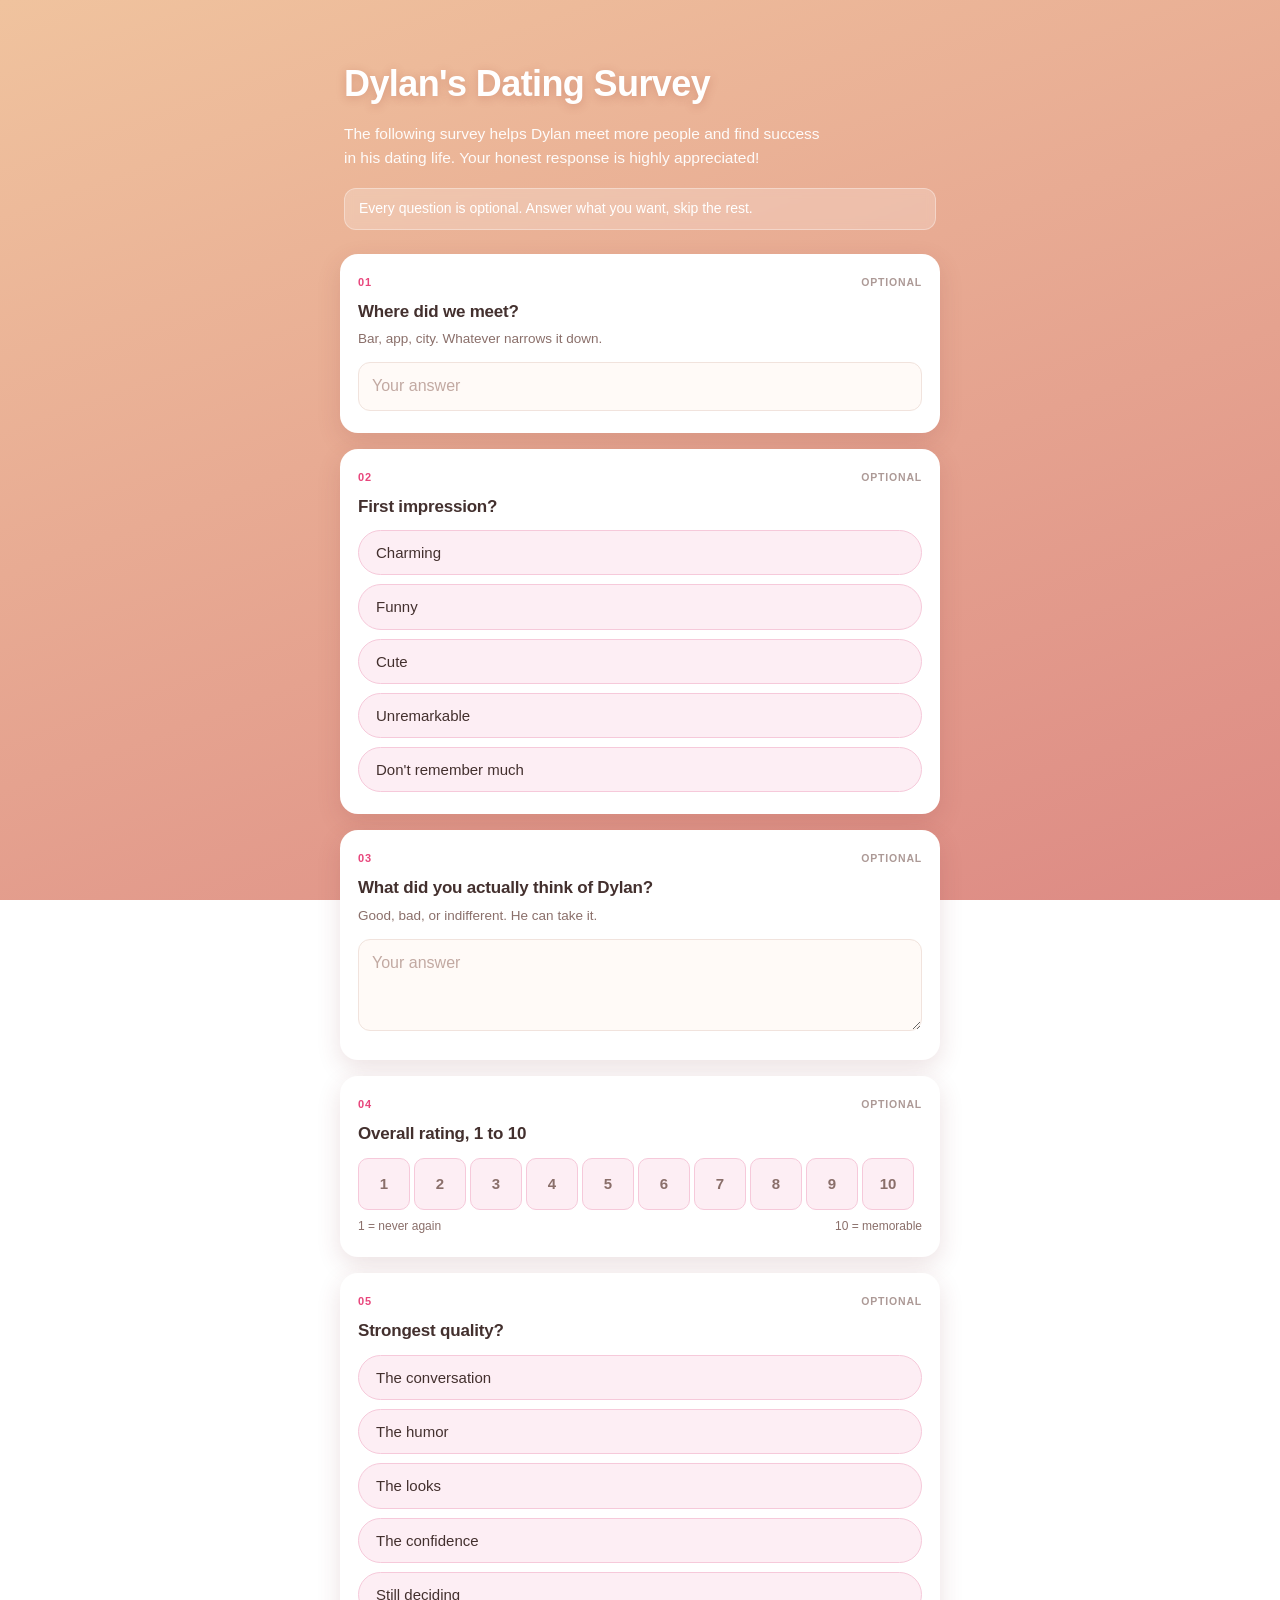
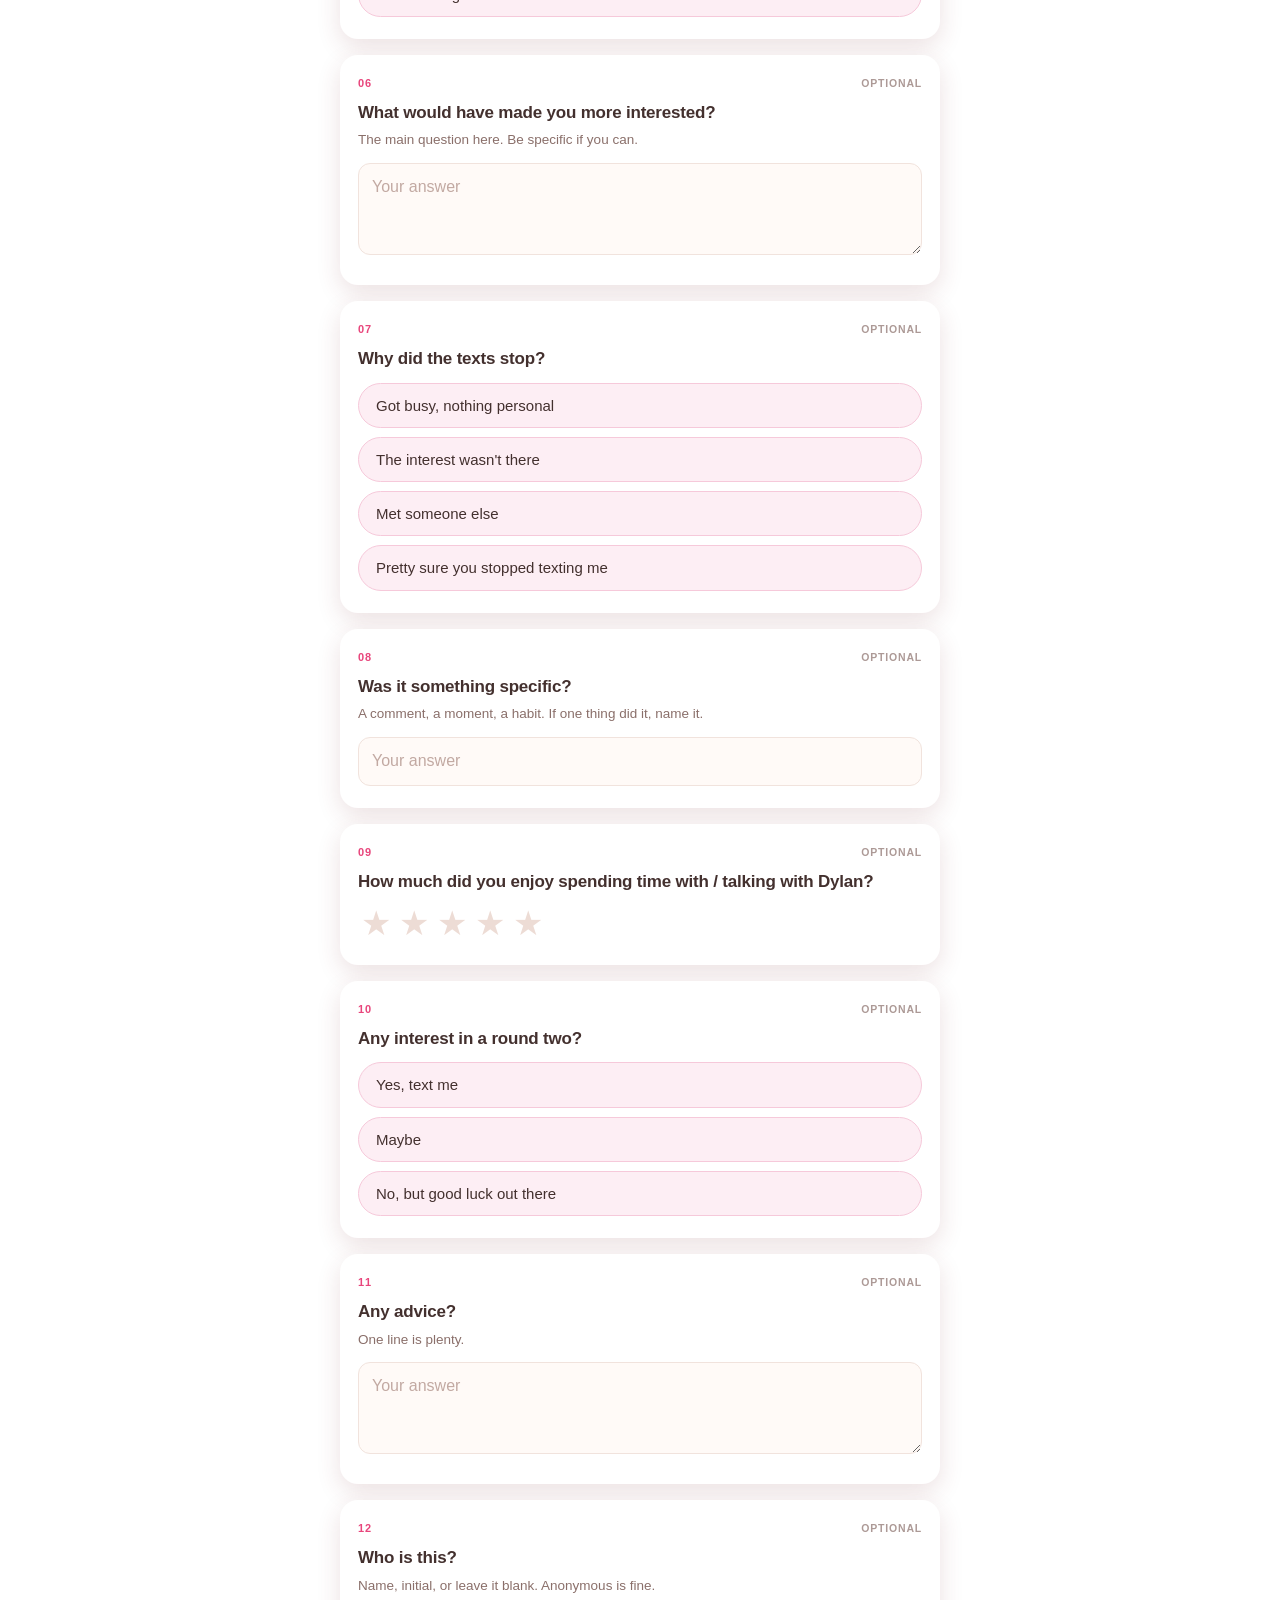
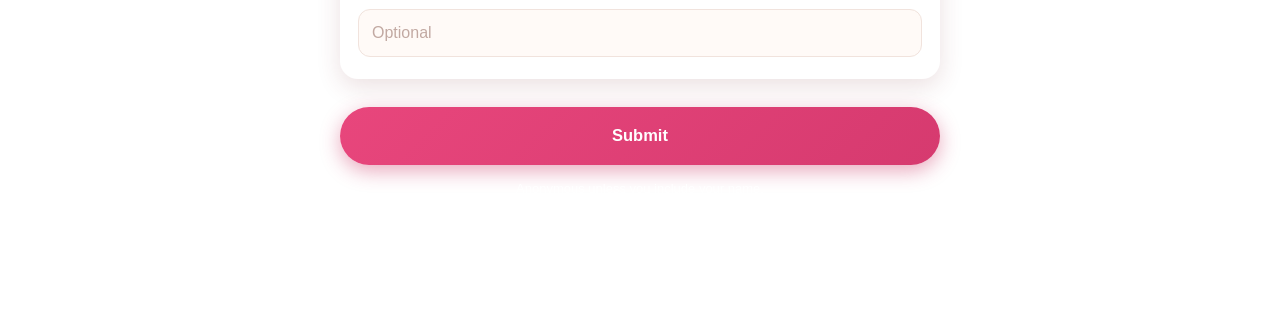
==== dating-survey/index.html @ fa6c4a15 "Add dating survey page at /dating-survey Serves at /dating-survey via an extensionless S3 copy (REST" ====
<!DOCTYPE html>
<html lang="en">
<head>
<meta charset="UTF-8">
<meta name="viewport" content="width=device-width, initial-scale=1.0, viewport-fit=cover">
<title>Dylan's Dating Survey</title>
<meta name="description" content="A short survey. Every question is optional.">
<style>
  :root {
    --ink: #43302e;
    --ink-soft: #8a6f6a;
    --pink: #e8467c;
    --pink-deep: #d63a6f;
    --pink-soft: #fdeef4;
    --pink-line: #f6c9da;
    --gold: #f5a623;
    --card: #ffffff;
    --line: #f1e3dd;
    --radius: 18px;
    --shadow: 0 8px 24px rgba(120, 40, 50, 0.14);
  }
  * { box-sizing: border-box; margin: 0; padding: 0; }
  html { -webkit-text-size-adjust: 100%; }
  body {
    font-family: -apple-system, BlinkMacSystemFont, "Segoe UI", Roboto, "Helvetica Neue", Arial, sans-serif;
    color: var(--ink);
    background: linear-gradient(160deg, #f0c39e 0%, #dd8a84 100%) fixed;
    min-height: 100vh;
    line-height: 1.55;
    padding: 20px 14px 60px;
  }
  .wrap { max-width: 600px; margin: 0 auto; }

  /* Header */
  header { padding: 36px 4px 8px; color: #fff; }
  h1 {
    font-size: clamp(26px, 6vw, 36px);
    font-weight: 800;
    letter-spacing: -0.6px;
    text-shadow: 0 2px 10px rgba(150, 50, 40, 0.25);
  }
  .tagline {
    color: rgba(255, 255, 255, 0.94);
    font-size: 15.5px;
    margin-top: 10px;
    max-width: 480px;
  }
  .optional-note {
    margin-top: 18px;
    background: rgba(255, 255, 255, 0.22);
    border: 1px solid rgba(255, 255, 255, 0.35);
    border-radius: 12px;
    padding: 9px 14px;
    font-size: 14px;
    color: #fff;
    backdrop-filter: blur(4px);
    -webkit-backdrop-filter: blur(4px);
  }

  /* Question cards */
  .q {
    background: var(--card);
    border-radius: var(--radius);
    padding: 20px 18px 22px;
    margin-top: 16px;
    box-shadow: var(--shadow);
  }
  .q-top { display: flex; align-items: baseline; margin-bottom: 2px; }
  .q-num {
    font-size: 11px;
    font-weight: 700;
    color: var(--pink);
    letter-spacing: 1px;
  }
  .opt-tag {
    margin-left: auto;
    font-size: 10.5px;
    font-weight: 600;
    color: var(--ink-soft);
    text-transform: uppercase;
    letter-spacing: 0.8px;
    opacity: 0.7;
  }
  .q h2 { font-size: 17px; font-weight: 700; margin: 8px 0 4px; letter-spacing: -0.2px; }
  .hint { font-size: 13.5px; color: var(--ink-soft); margin-bottom: 12px; }

  input[type="text"], textarea {
    width: 100%;
    font: inherit;
    font-size: 16px;
    color: var(--ink);
    background: #fffaf7;
    border: 1.5px solid var(--line);
    border-radius: 12px;
    padding: 11px 13px;
    outline: none;
    transition: border-color .15s, box-shadow .15s;
  }
  input[type="text"]::placeholder, textarea::placeholder { color: #c2a9a2; }
  input[type="text"]:focus, textarea:focus {
    border-color: var(--pink);
    box-shadow: 0 0 0 3px rgba(232, 70, 124, 0.12);
  }
  textarea { resize: vertical; min-height: 92px; }

  /* Choice chips */
  .choices { display: flex; flex-direction: column; gap: 9px; margin-top: 10px; }
  .choice { position: relative; }
  .choice input { position: absolute; opacity: 0; pointer-events: none; }
  .choice label {
    display: block;
    background: var(--pink-soft);
    border: 1.5px solid var(--pink-line);
    border-radius: 999px;
    padding: 10px 17px;
    font-size: 15px;
    font-weight: 500;
    color: var(--ink);
    cursor: pointer;
    transition: all .12s;
    -webkit-tap-highlight-color: transparent;
  }
  .choice label:active { transform: scale(0.98); }
  .choice input:checked + label {
    background: linear-gradient(135deg, var(--pink), var(--pink-deep));
    border-color: var(--pink-deep);
    color: #fff;
    box-shadow: 0 4px 12px rgba(232, 70, 124, 0.35);
  }
  .clear-choice {
    background: none; border: none; font: inherit;
    font-size: 12.5px; color: var(--ink-soft);
    margin-top: 10px; cursor: pointer; text-decoration: underline;
    padding: 2px; display: none;
  }
  .clear-choice.show { display: inline-block; }

  /* 1-10 scale */
  .scale { display: flex; gap: 4px; margin-top: 10px; }
  .scale button {
    flex: 1 1 0;
    min-width: 0;
    max-width: 52px;
    aspect-ratio: 1;
    font: inherit;
    font-size: 15px;
    font-weight: 700;
    color: var(--ink-soft);
    background: var(--pink-soft);
    border: 1.5px solid var(--pink-line);
    border-radius: 10px;
    cursor: pointer;
    transition: all .12s;
    -webkit-tap-highlight-color: transparent;
  }
  .scale button:active { transform: scale(0.92); }
  .scale button.sel {
    background: linear-gradient(135deg, var(--pink), var(--pink-deep));
    border-color: var(--pink-deep);
    color: #fff;
    box-shadow: 0 4px 12px rgba(232, 70, 124, 0.35);
  }
  .scale-caps {
    display: flex; justify-content: space-between;
    font-size: 12px; color: var(--ink-soft); margin-top: 7px;
  }

  /* Star rating */
  .stars { display: flex; gap: 2px; margin-top: 8px; }
  .stars button {
    background: none; border: none; cursor: pointer;
    font-size: 34px; line-height: 1; padding: 3px;
    color: #eddcd5;
    transition: color .12s, transform .12s;
    -webkit-tap-highlight-color: transparent;
  }
  .stars button.sel {
    color: var(--gold);
    text-shadow: 0 2px 8px rgba(245, 166, 35, 0.35);
  }
  .stars button:active { transform: scale(0.88); }

  /* Submit */
  .submit-area { margin-top: 28px; }
  .submit-btn {
    width: 100%;
    font: inherit;
    font-size: 16.5px;
    font-weight: 700;
    color: #fff;
    background: linear-gradient(135deg, var(--pink), var(--pink-deep));
    border: none;
    border-radius: 999px;
    padding: 16px 24px;
    cursor: pointer;
    box-shadow: 0 6px 20px rgba(200, 40, 90, 0.4);
    transition: opacity .15s, transform .12s;
    -webkit-tap-highlight-color: transparent;
  }
  .submit-btn:active { transform: scale(0.98); }
  .submit-btn:disabled { opacity: 0.6; cursor: default; }
  .submit-note { font-size: 13px; color: rgba(255, 255, 255, 0.92); margin-top: 14px; text-align: center; }
  .submit-error {
    display: none;
    margin-top: 12px;
    font-size: 13.5px;
    font-weight: 600;
    color: #fff;
    background: rgba(160, 30, 30, 0.45);
    border-radius: 10px;
    padding: 8px 12px;
    text-align: center;
  }
  .submit-error.show { display: block; }

  footer {
    text-align: center;
    font-size: 12px;
    color: rgba(255, 255, 255, 0.75);
    margin-top: 36px;
  }

  /* Thanks screen */
  #thanks { display: none; text-align: center; padding: 60px 0; }
  #thanks .card {
    background: var(--card);
    border-radius: var(--radius);
    box-shadow: var(--shadow);
    padding: 44px 26px;
  }
  #thanks .mark {
    display: inline-flex; align-items: center; justify-content: center;
    width: 58px; height: 58px; border-radius: 50%;
    background: linear-gradient(135deg, var(--pink), var(--pink-deep));
    color: #fff;
    font-size: 26px;
    box-shadow: 0 6px 18px rgba(232, 70, 124, 0.4);
  }
  #thanks h2 { font-size: 24px; margin: 18px 0 10px; letter-spacing: -0.3px; }
  #thanks p { color: var(--ink-soft); max-width: 400px; margin: 0 auto; }

  @media (max-width: 420px) {
    .q { padding: 17px 15px 19px; }
    .scale button { font-size: 13px; }
  }
</style>
</head>
<body>
<div class="wrap">

  <div id="survey">
    <header>
      <h1>Dylan's Dating Survey</h1>
      <p class="tagline">The following survey helps Dylan meet more people and find success in his dating life. Your honest response is highly appreciated!</p>
      <div class="optional-note">Every question is optional. Answer what you want, skip the rest.</div>
    </header>

    <form id="surveyForm" novalidate>

      <!-- Q1 -->
      <section class="q">
        <div class="q-top"><span class="q-num">01</span><span class="opt-tag">optional</span></div>
        <h2>Where did we meet?</h2>
        <p class="hint">Bar, app, city. Whatever narrows it down.</p>
        <input type="text" name="where_met" placeholder="Your answer" autocomplete="off">
      </section>

      <!-- Q2 -->
      <section class="q">
        <div class="q-top"><span class="q-num">02</span><span class="opt-tag">optional</span></div>
        <h2>First impression?</h2>
        <div class="choices" data-name="first_impression">
          <div class="choice"><input type="radio" id="fi1" name="first_impression" value="Charming"><label for="fi1">Charming</label></div>
          <div class="choice"><input type="radio" id="fi2" name="first_impression" value="Funny"><label for="fi2">Funny</label></div>
          <div class="choice"><input type="radio" id="fi3" name="first_impression" value="Cute"><label for="fi3">Cute</label></div>
          <div class="choice"><input type="radio" id="fi4" name="first_impression" value="Unremarkable"><label for="fi4">Unremarkable</label></div>
          <div class="choice"><input type="radio" id="fi5" name="first_impression" value="Don't remember much"><label for="fi5">Don't remember much</label></div>
        </div>
        <button type="button" class="clear-choice">clear answer</button>
      </section>

      <!-- Q3 -->
      <section class="q">
        <div class="q-top"><span class="q-num">03</span><span class="opt-tag">optional</span></div>
        <h2>What did you actually think of Dylan?</h2>
        <p class="hint">Good, bad, or indifferent. He can take it.</p>
        <textarea name="thoughts" placeholder="Your answer"></textarea>
      </section>

      <!-- Q4 -->
      <section class="q">
        <div class="q-top"><span class="q-num">04</span><span class="opt-tag">optional</span></div>
        <h2>Overall rating, 1 to 10</h2>
        <div class="scale" id="expScale" data-name="overall_rating"></div>
        <div class="scale-caps"><span>1 = never again</span><span>10 = memorable</span></div>
      </section>

      <!-- Q5 -->
      <section class="q">
        <div class="q-top"><span class="q-num">05</span><span class="opt-tag">optional</span></div>
        <h2>Strongest quality?</h2>
        <div class="choices" data-name="strongest_quality">
          <div class="choice"><input type="radio" id="sq1" name="strongest_quality" value="The conversation"><label for="sq1">The conversation</label></div>
          <div class="choice"><input type="radio" id="sq2" name="strongest_quality" value="The humor"><label for="sq2">The humor</label></div>
          <div class="choice"><input type="radio" id="sq3" name="strongest_quality" value="The looks"><label for="sq3">The looks</label></div>
          <div class="choice"><input type="radio" id="sq4" name="strongest_quality" value="The confidence"><label for="sq4">The confidence</label></div>
          <div class="choice"><input type="radio" id="sq5" name="strongest_quality" value="Still deciding"><label for="sq5">Still deciding</label></div>
        </div>
        <button type="button" class="clear-choice">clear answer</button>
      </section>

      <!-- Q6 -->
      <section class="q">
        <div class="q-top"><span class="q-num">06</span><span class="opt-tag">optional</span></div>
        <h2>What would have made you more interested?</h2>
        <p class="hint">The main question here. Be specific if you can.</p>
        <textarea name="do_better" placeholder="Your answer"></textarea>
      </section>

      <!-- Q7 -->
      <section class="q">
        <div class="q-top"><span class="q-num">07</span><span class="opt-tag">optional</span></div>
        <h2>Why did the texts stop?</h2>
        <div class="choices" data-name="ghost_reason">
          <div class="choice"><input type="radio" id="gr1" name="ghost_reason" value="Got busy, nothing personal"><label for="gr1">Got busy, nothing personal</label></div>
          <div class="choice"><input type="radio" id="gr2" name="ghost_reason" value="The interest wasn't there"><label for="gr2">The interest wasn't there</label></div>
          <div class="choice"><input type="radio" id="gr3" name="ghost_reason" value="Met someone else"><label for="gr3">Met someone else</label></div>
          <div class="choice"><input type="radio" id="gr5" name="ghost_reason" value="Pretty sure you stopped texting me"><label for="gr5">Pretty sure you stopped texting me</label></div>
        </div>
        <button type="button" class="clear-choice">clear answer</button>
      </section>

      <!-- Q8 -->
      <section class="q">
        <div class="q-top"><span class="q-num">08</span><span class="opt-tag">optional</span></div>
        <h2>Was it something specific?</h2>
        <p class="hint">A comment, a moment, a habit. If one thing did it, name it.</p>
        <input type="text" name="something_said" placeholder="Your answer" autocomplete="off">
      </section>

      <!-- Q9 -->
      <section class="q">
        <div class="q-top"><span class="q-num">09</span><span class="opt-tag">optional</span></div>
        <h2>How much did you enjoy spending time with / talking with Dylan?</h2>
        <div class="stars" id="textStars" data-name="texting_rating">
          <button type="button" data-v="1" aria-label="1 star">&#9733;</button>
          <button type="button" data-v="2" aria-label="2 stars">&#9733;</button>
          <button type="button" data-v="3" aria-label="3 stars">&#9733;</button>
          <button type="button" data-v="4" aria-label="4 stars">&#9733;</button>
          <button type="button" data-v="5" aria-label="5 stars">&#9733;</button>
        </div>
      </section>

      <!-- Q10 -->
      <section class="q">
        <div class="q-top"><span class="q-num">10</span><span class="opt-tag">optional</span></div>
        <h2>Any interest in a round two?</h2>
        <div class="choices" data-name="second_chance">
          <div class="choice"><input type="radio" id="sc1" name="second_chance" value="Yes, text me"><label for="sc1">Yes, text me</label></div>
          <div class="choice"><input type="radio" id="sc2" name="second_chance" value="Maybe"><label for="sc2">Maybe</label></div>
          <div class="choice"><input type="radio" id="sc3" name="second_chance" value="No, but good luck out there"><label for="sc3">No, but good luck out there</label></div>
        </div>
        <button type="button" class="clear-choice">clear answer</button>
      </section>

      <!-- Q11 -->
      <section class="q">
        <div class="q-top"><span class="q-num">11</span><span class="opt-tag">optional</span></div>
        <h2>Any advice?</h2>
        <p class="hint">One line is plenty.</p>
        <textarea name="advice" placeholder="Your answer"></textarea>
      </section>

      <!-- Q12 -->
      <section class="q">
        <div class="q-top"><span class="q-num">12</span><span class="opt-tag">optional</span></div>
        <h2>Who is this?</h2>
        <p class="hint">Name, initial, or leave it blank. Anonymous is fine.</p>
        <input type="text" name="who" placeholder="Optional" autocomplete="off">
      </section>

      <div class="submit-area">
        <button type="submit" class="submit-btn">Submit</button>
        <p class="submit-error" id="submitError">That didn't go through. Check your connection and try again.</p>
        <p class="submit-note">Anonymous unless you include your name.</p>
      </div>
    </form>

    <footer>Handcrafted by Dylan - All responses appreciated<br>dylanire.land</footer>
  </div>

  <div id="thanks">
    <div class="card">
      <span class="mark">&#10003;</span>
      <h2>Received</h2>
      <p>Thanks for taking the time. This was genuinely useful.</p>
    </div>
  </div>

</div>

<script>
  // Config: FormSubmit AJAX endpoint. Responses email to Dylan.
  // Swap this URL out to point submissions somewhere else.
  const ENDPOINT_URL = "https://formsubmit.co/ajax/dylan.ireland777@gmail.com";

  // Rating scale 1 to 10
  const expScale = document.getElementById("expScale");
  let overallRating = null;
  for (let i = 1; i <= 10; i++) {
    const b = document.createElement("button");
    b.type = "button";
    b.textContent = i;
    b.addEventListener("click", () => {
      if (overallRating === i) {          // tap again to un-select (it's optional)
        overallRating = null;
        b.classList.remove("sel");
        return;
      }
      overallRating = i;
      expScale.querySelectorAll("button").forEach(x => x.classList.remove("sel"));
      b.classList.add("sel");
    });
    expScale.appendChild(b);
  }

  // Star rating
  const stars = document.getElementById("textStars");
  let textingRating = null;
  stars.querySelectorAll("button").forEach(btn => {
    btn.addEventListener("click", () => {
      const v = Number(btn.dataset.v);
      textingRating = (textingRating === v) ? null : v;
      stars.querySelectorAll("button").forEach(x =>
        x.classList.toggle("sel", textingRating !== null && Number(x.dataset.v) <= textingRating));
    });
  });

  // "Clear answer" for radio groups (every question stays optional)
  document.querySelectorAll(".q").forEach(q => {
    const clearBtn = q.querySelector(".clear-choice");
    if (!clearBtn) return;
    const radios = q.querySelectorAll('input[type="radio"]');
    radios.forEach(r => r.addEventListener("change", () => clearBtn.classList.add("show")));
    clearBtn.addEventListener("click", () => {
      radios.forEach(r => r.checked = false);
      clearBtn.classList.remove("show");
    });
  });

  // Submit
  document.getElementById("surveyForm").addEventListener("submit", async (e) => {
    e.preventDefault();
    const fd = new FormData(e.target);

    // Flat payload: FormSubmit renders top-level keys as rows in the email.
    const payload = {
      _subject: "New Dylan Dating Survey response",
      _template: "table",
      _captcha: "false",
      submitted_at: new Date().toISOString(),
    };
    for (const [k, v] of fd.entries()) {
      if (v && String(v).trim()) payload[k] = String(v).trim();
    }
    if (overallRating !== null) payload.overall_rating = String(overallRating);
    if (textingRating !== null) payload.texting_rating = String(textingRating);

    const btn = e.target.querySelector(".submit-btn");
    const errEl = document.getElementById("submitError");
    errEl.classList.remove("show");
    btn.disabled = true;
    btn.textContent = "Sending";

    try {
      const res = await fetch(ENDPOINT_URL, {
        method: "POST",
        headers: { "Content-Type": "application/json", "Accept": "application/json" },
        body: JSON.stringify(payload),
      });
      if (!res.ok) throw new Error("HTTP " + res.status);
      document.getElementById("survey").style.display = "none";
      document.getElementById("thanks").style.display = "block";
      window.scrollTo({ top: 0, behavior: "instant" });
    } catch (err) {
      console.error("Submission failed:", err);
      errEl.classList.add("show");
      btn.disabled = false;
      btn.textContent = "Submit";
    }
  });
</script>
</body>
</html>
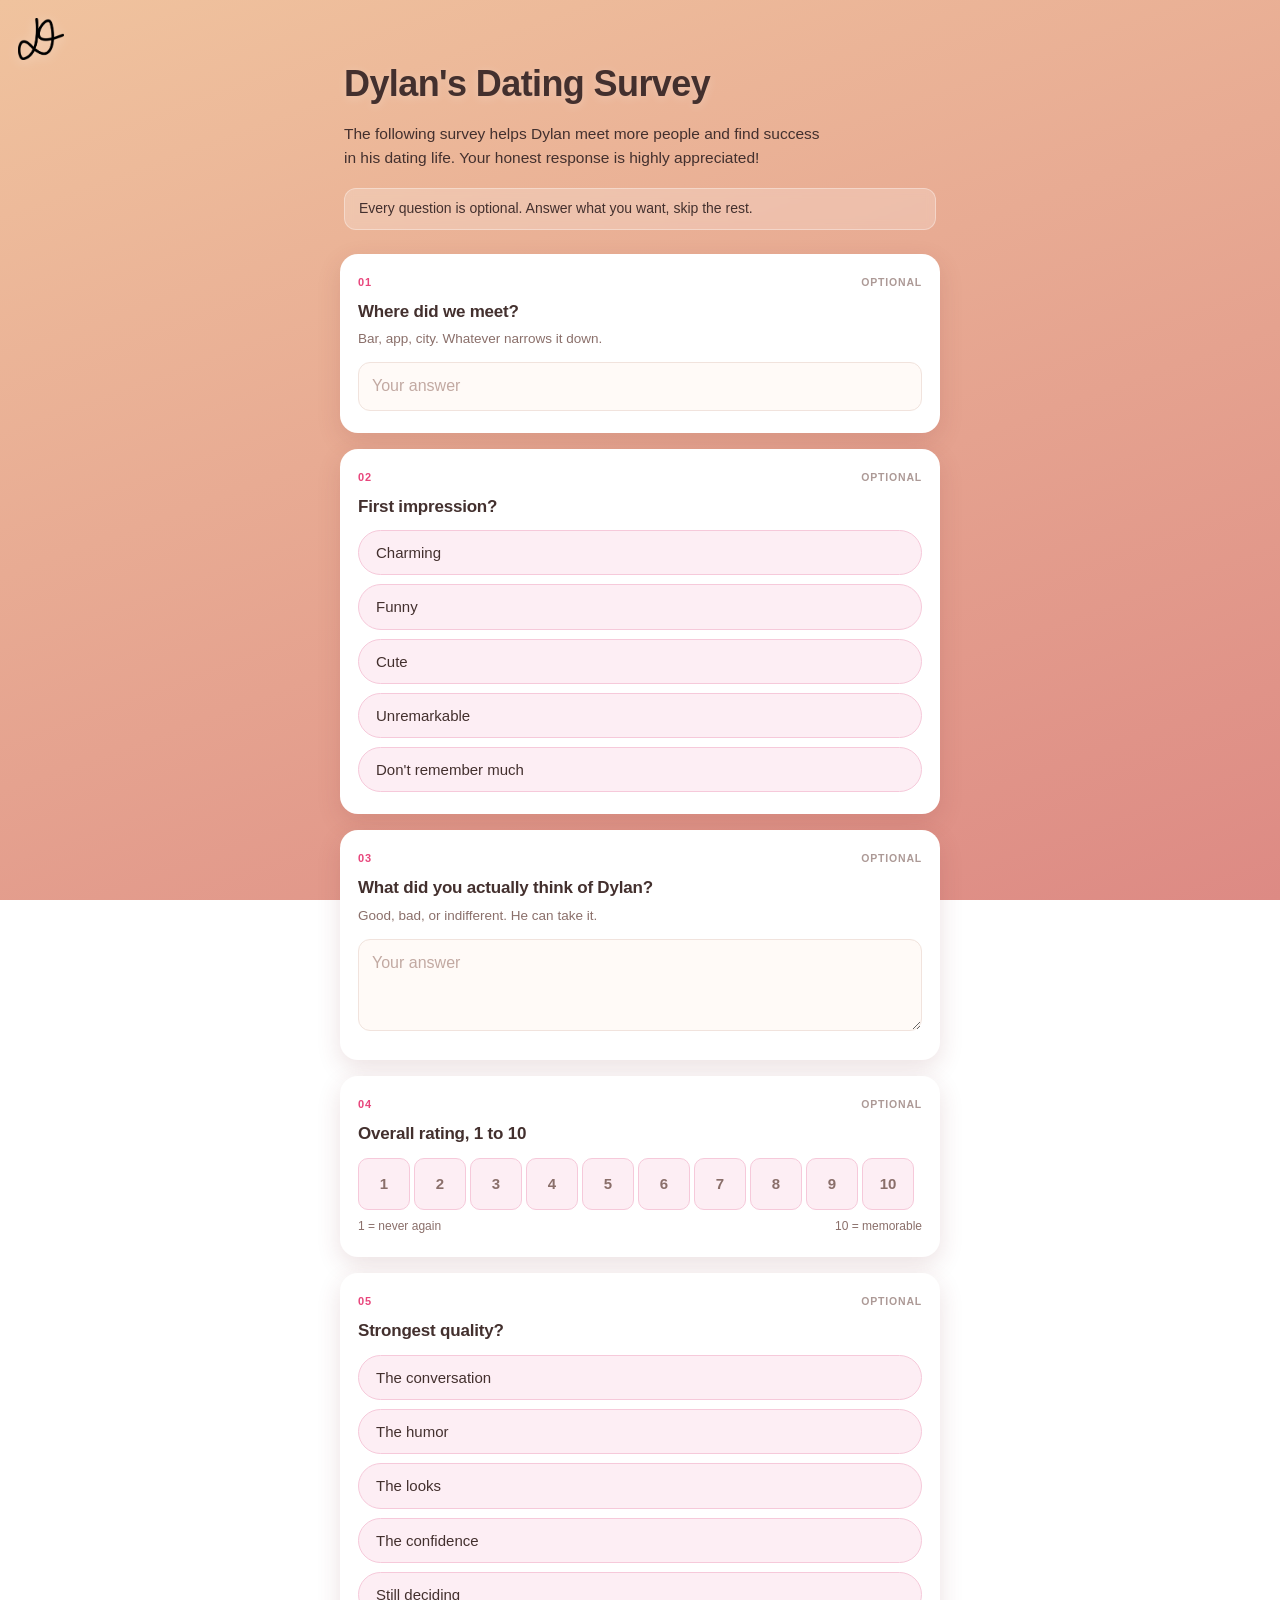
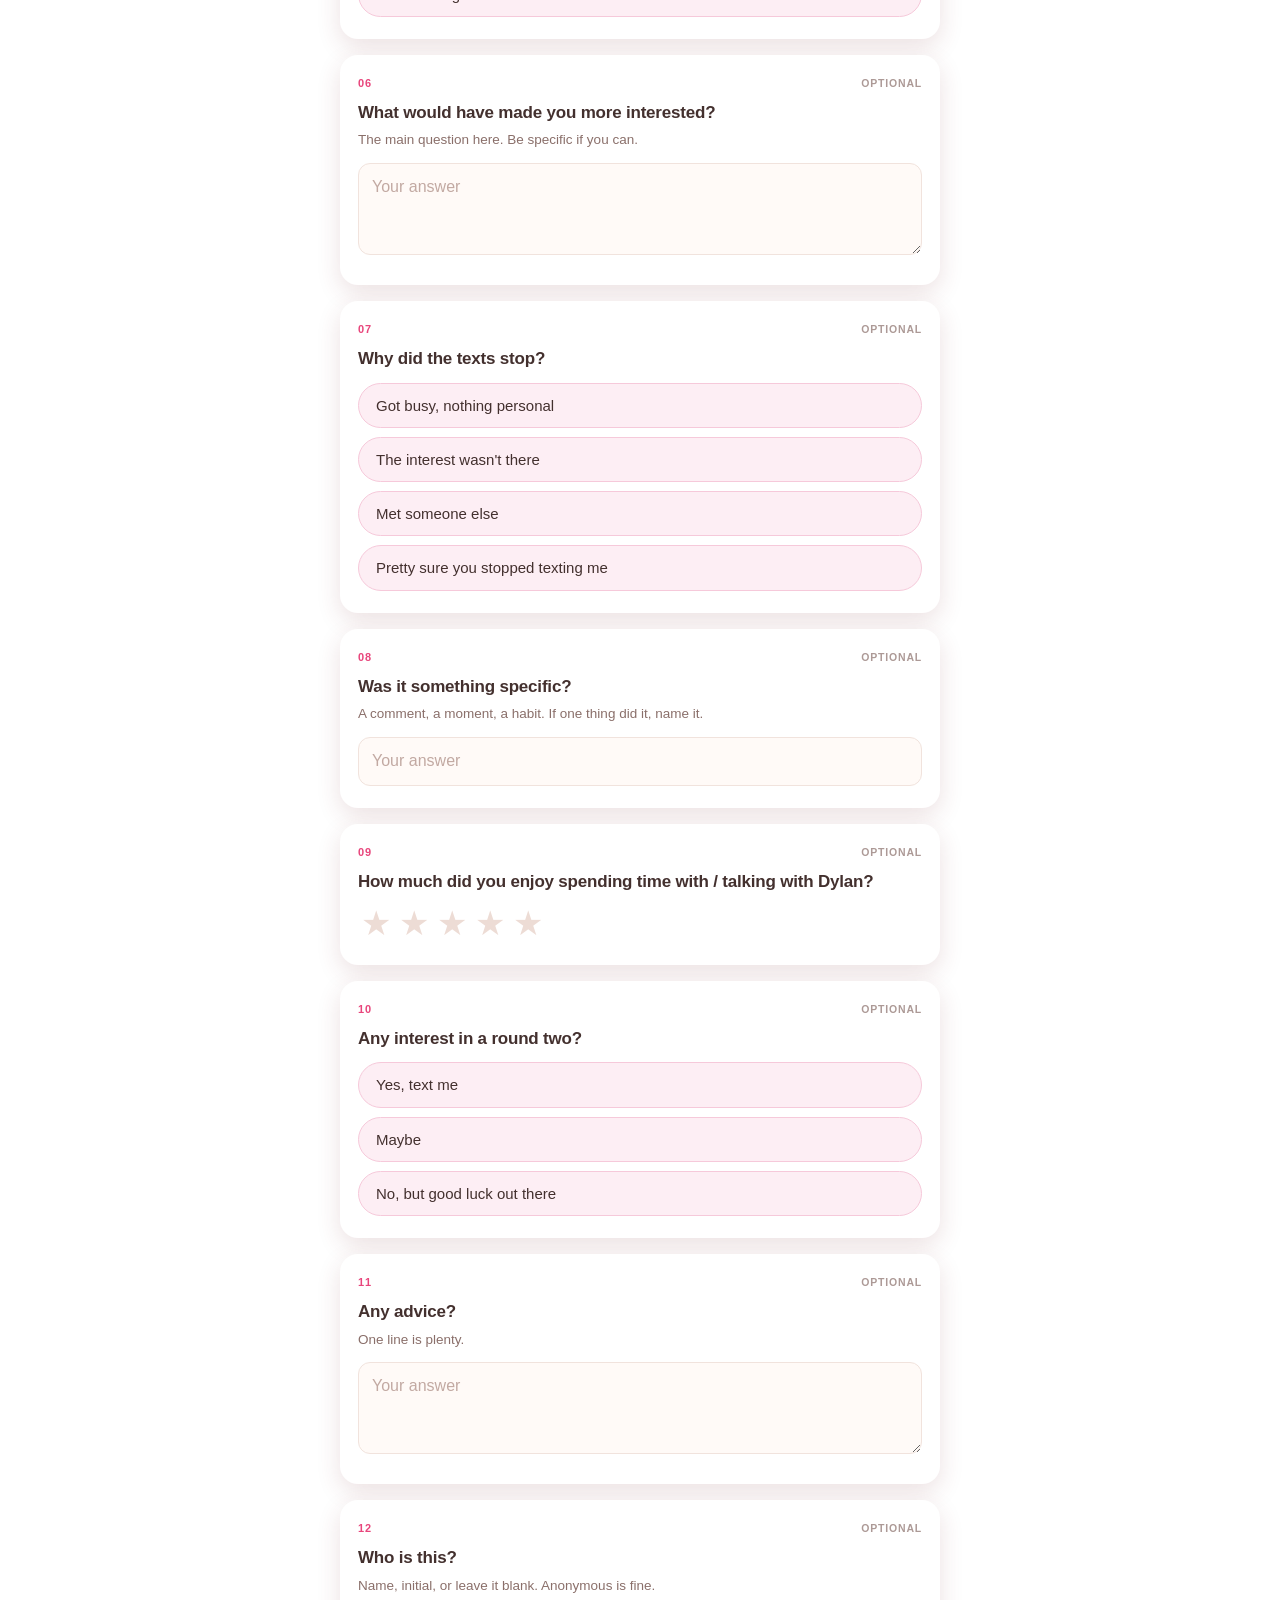
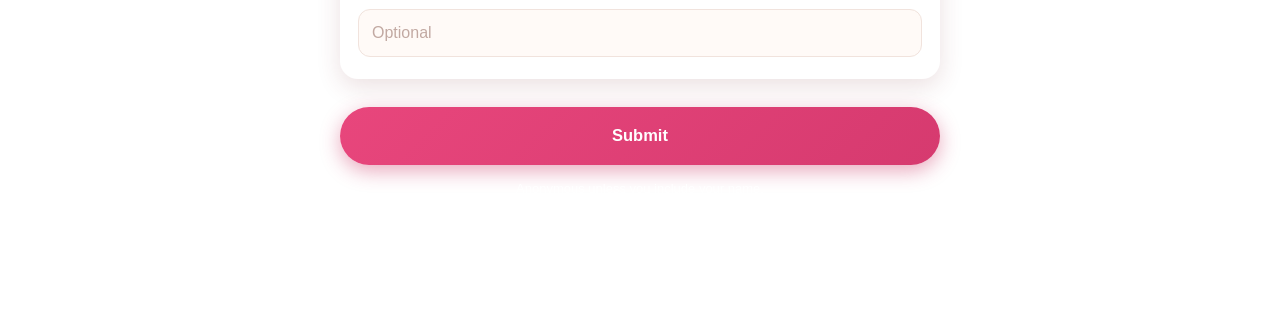
==== commit 2e25594b: "Survey: dark intro text, footer link, and home D marque - Header block (title, tagline, optional not" ====
--- a/dating-survey/index.html
+++ b/dating-survey/index.html
@@ -5,6 +5,23 @@
 <meta name="viewport" content="width=device-width, initial-scale=1.0, viewport-fit=cover">
 <title>Dylan's Dating Survey</title>
 <meta name="description" content="A short survey. Every question is optional.">
+<link rel="apple-touch-icon" sizes="180x180" href="/assets/favicon/apple-touch-icon.png">
+<link rel="icon" type="image/png" sizes="32x32" href="/assets/favicon/favicon-32x32.png">
+<link rel="icon" type="image/png" sizes="16x16" href="/assets/favicon/favicon-16x16.png">
+<link rel="shortcut icon" href="/assets/favicon/favicon.ico">
+<meta property="og:type" content="website">
+<meta property="og:site_name" content="dylanire.land">
+<meta property="og:title" content="Dylan's Dating Survey">
+<meta property="og:description" content="A short &amp; sweet questionnaire &mdash; every question is optional.">
+<meta property="og:url" content="https://dylanire.land/dating-survey">
+<meta property="og:image" content="https://dylanire.land/dating-survey/og.png">
+<meta property="og:image:width" content="1200">
+<meta property="og:image:height" content="630">
+<meta property="og:image:type" content="image/png">
+<meta name="twitter:card" content="summary_large_image">
+<meta name="twitter:title" content="Dylan's Dating Survey">
+<meta name="twitter:description" content="A short &amp; sweet questionnaire &mdash; every question is optional.">
+<meta name="twitter:image" content="https://dylanire.land/dating-survey/og.png">
 <style>
   :root {
     --ink: #43302e;
@@ -32,15 +49,15 @@
   .wrap { max-width: 600px; margin: 0 auto; }
 
   /* Header */
-  header { padding: 36px 4px 8px; color: #fff; }
+  header { padding: 36px 4px 8px; color: var(--ink); }
   h1 {
     font-size: clamp(26px, 6vw, 36px);
     font-weight: 800;
     letter-spacing: -0.6px;
-    text-shadow: 0 2px 10px rgba(150, 50, 40, 0.25);
+    text-shadow: 0 2px 10px rgba(255, 255, 255, 0.25);
   }
   .tagline {
-    color: rgba(255, 255, 255, 0.94);
+    color: var(--ink);
     font-size: 15.5px;
     margin-top: 10px;
     max-width: 480px;
@@ -52,9 +69,32 @@
     border-radius: 12px;
     padding: 9px 14px;
     font-size: 14px;
-    color: #fff;
+    color: var(--ink);
     backdrop-filter: blur(4px);
     -webkit-backdrop-filter: blur(4px);
+  }
+
+  /* Home "D" marque */
+  #dmark {
+    position: absolute;
+    top: 18px;
+    left: 18px;
+    display: block;
+    width: 46px;
+    z-index: 3;
+  }
+  #dmark img {
+    display: block;
+    width: 100%;
+    height: auto;
+    filter: drop-shadow(0 2px 6px rgba(255, 255, 255, 0.45));
+  }
+  @media (max-width: 600px) {
+    #dmark {
+      position: static;
+      width: 42px;
+      margin: 0 auto 4px;
+    }
   }
 
   /* Question cards */
@@ -219,6 +259,10 @@
     color: rgba(255, 255, 255, 0.75);
     margin-top: 36px;
   }
+  footer a {
+    color: #fff;
+    text-decoration: underline;
+  }
 
   /* Thanks screen */
   #thanks { display: none; text-align: center; padding: 60px 0; }
@@ -247,6 +291,10 @@
 </head>
 <body>
 <div class="wrap">
+
+  <a id="dmark" href="https://dylanire.land" aria-label="dylanire.land home">
+    <img src="/assets/photos/marque.png" alt="D">
+  </a>
 
   <div id="survey">
     <header>
@@ -386,7 +434,7 @@
       </div>
     </form>
 
-    <footer>Handcrafted by Dylan - All responses appreciated<br>dylanire.land</footer>
+    <footer>Handcrafted by Dylan - All responses appreciated<br><a href="https://dylanire.land">dylanire.land</a></footer>
   </div>
 
   <div id="thanks">
@@ -478,12 +526,21 @@
         headers: { "Content-Type": "application/json", "Accept": "application/json" },
         body: JSON.stringify(payload),
       });
-      if (!res.ok) throw new Error("HTTP " + res.status);
+      // FormSubmit returns 200 even on failure (e.g. unactivated form) —
+      // the JSON success flag is the real verdict.
+      const data = await res.json().catch(() => null);
+      if (!res.ok || !data || String(data.success) !== "true") {
+        const e = new Error((data && data.message) || "HTTP " + res.status);
+        e.serverMessage = data && data.message;
+        throw e;
+      }
       document.getElementById("survey").style.display = "none";
       document.getElementById("thanks").style.display = "block";
       window.scrollTo({ top: 0, behavior: "instant" });
     } catch (err) {
       console.error("Submission failed:", err);
+      errEl.textContent = err.serverMessage ||
+        "That didn't go through. Check your connection and try again.";
       errEl.classList.add("show");
       btn.disabled = false;
       btn.textContent = "Submit";
